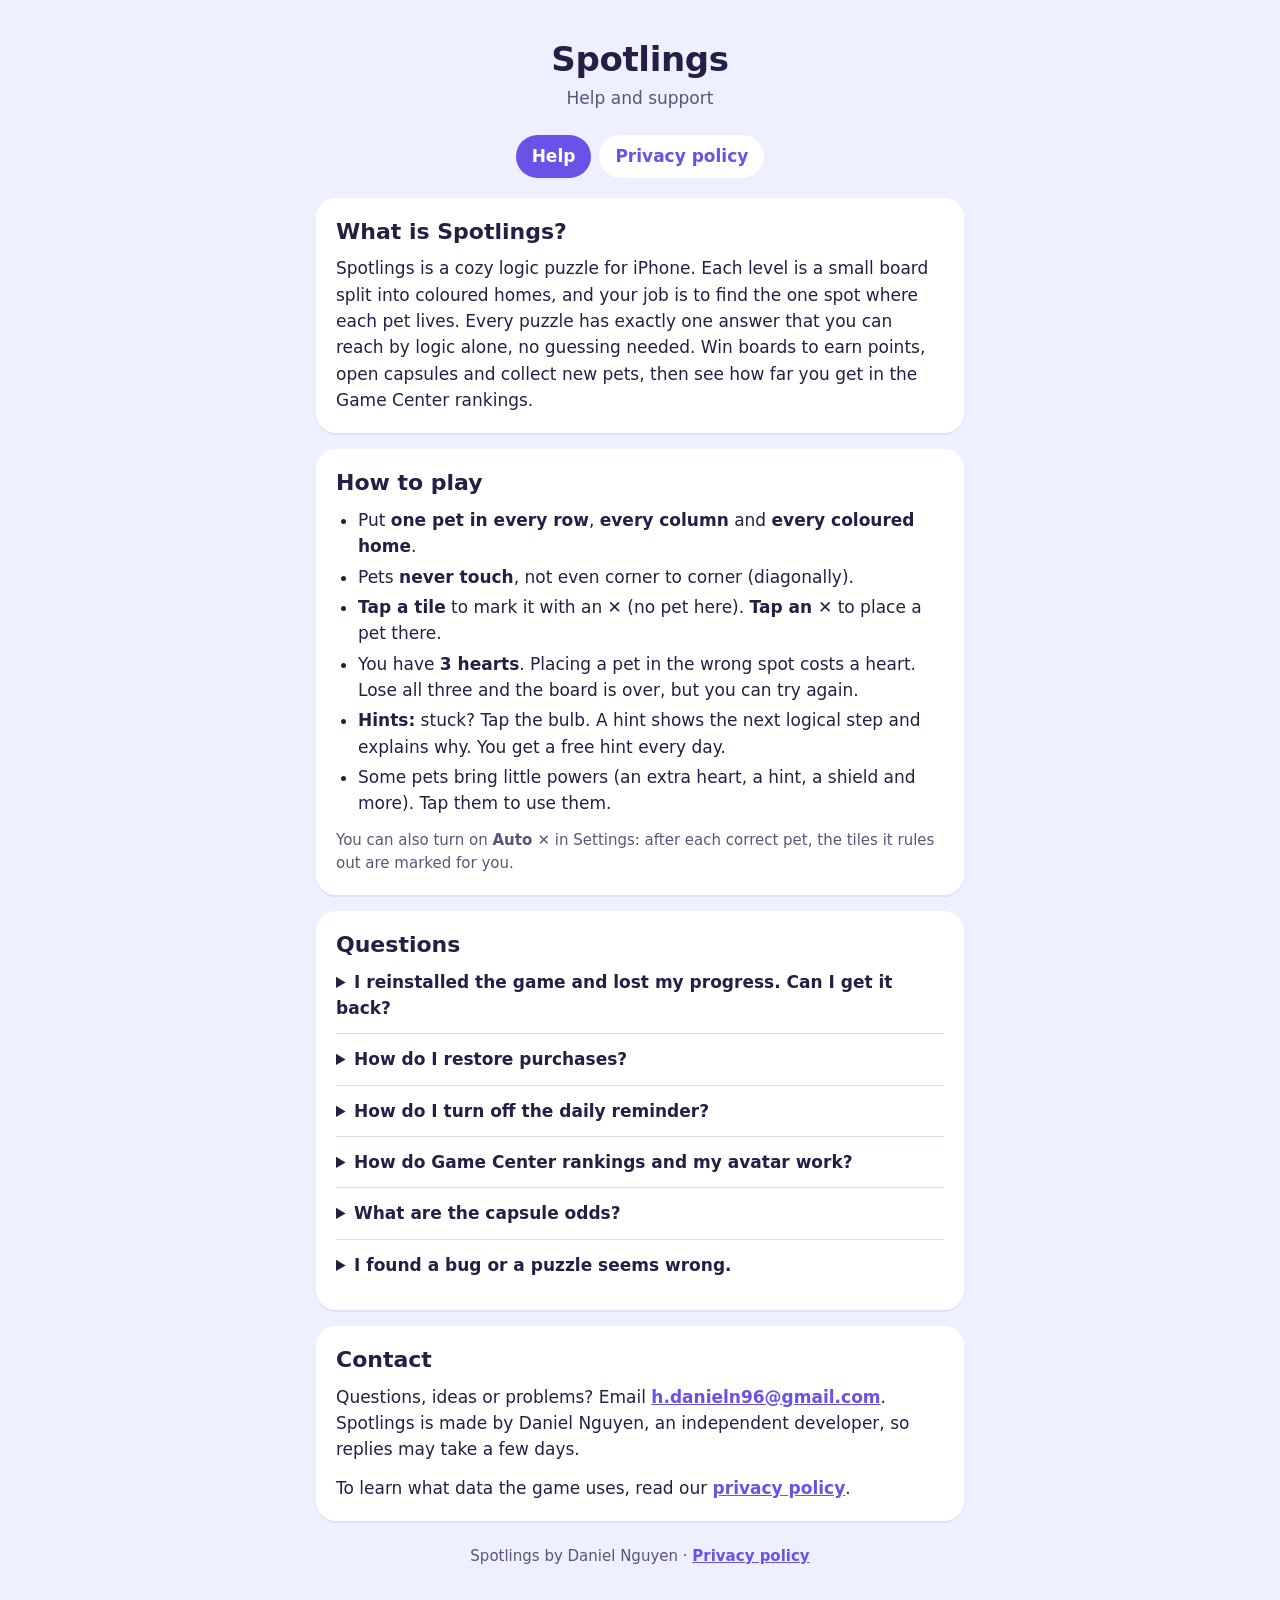
==== index.html @ 513ca8d4 "Spotlings support page and privacy policy" ====
<!doctype html>
<html lang="en">
<head>
  <meta charset="utf-8">
  <meta name="viewport" content="width=device-width, initial-scale=1">
  <title>Spotlings: Help and support</title>
  <meta name="description" content="Help and support for Spotlings, a cozy logic puzzle game with collectible pets for iPhone: how to play, common questions and how to contact us.">
  <link rel="stylesheet" href="style.css">
</head>
<body>
  <div class="wrap">
    <header class="site">
      <h1>Spotlings</h1>
      <p>Help and support</p>
    </header>

    <nav class="top" aria-label="Pages">
      <a href="./" aria-current="page">Help</a>
      <a href="privacy.html">Privacy policy</a>
    </nav>

    <main>
      <section class="card" aria-labelledby="about">
        <h2 id="about">What is Spotlings?</h2>
        <p>Spotlings is a cozy logic puzzle for iPhone. Each level is a small board split into coloured homes, and your job is to find the one spot where each pet lives. Every puzzle has exactly one answer that you can reach by logic alone, no guessing needed. Win boards to earn points, open capsules and collect new pets, then see how far you get in the Game Center rankings.</p>
      </section>

      <section class="card" aria-labelledby="how">
        <h2 id="how">How to play</h2>
        <ul>
          <li>Put <strong>one pet in every row</strong>, <strong>every column</strong> and <strong>every coloured home</strong>.</li>
          <li>Pets <strong>never touch</strong>, not even corner to corner (diagonally).</li>
          <li><strong>Tap a tile</strong> to mark it with an ✕ (no pet here). <strong>Tap an ✕</strong> to place a pet there.</li>
          <li>You have <strong>3 hearts</strong>. Placing a pet in the wrong spot costs a heart. Lose all three and the board is over, but you can try again.</li>
          <li><strong>Hints:</strong> stuck? Tap the bulb. A hint shows the next logical step and explains why. You get a free hint every day.</li>
          <li>Some pets bring little powers (an extra heart, a hint, a shield and more). Tap them to use them.</li>
        </ul>
        <p class="small">You can also turn on <strong>Auto ✕</strong> in Settings: after each correct pet, the tiles it rules out are marked for you.</p>
      </section>

      <section class="card" aria-labelledby="faq">
        <h2 id="faq">Questions</h2>

        <details>
          <summary>I reinstalled the game and lost my progress. Can I get it back?</summary>
          <p>Your progress (levels, stars and pets) is saved only on your phone. There are no accounts and no cloud save, so we have no copy we could restore. Deleting the app deletes your progress with it.</p>
          <p>If you restore your whole iPhone from a backup (iCloud or a computer) that was made before you deleted the game, your progress may come back with it.</p>
        </details>

        <details>
          <summary>How do I restore purchases?</summary>
          <p>If Spotlings offers purchases, you can open <strong>Settings</strong> in the game and tap <strong>Restore Purchases</strong>. Make sure you are signed in with the same Apple Account you used to buy. Purchases are handled by Apple, so for billing questions or refunds please use Apple's <a href="https://reportaproblem.apple.com/">Report a Problem</a> page.</p>
        </details>

        <details>
          <summary>How do I turn off the daily reminder?</summary>
          <p>The daily reminder is off unless you turn it on. To turn it off again, open <strong>Settings</strong> in the game and switch off <strong>Daily reminder</strong>. You can also turn off notifications for Spotlings in your iPhone's Settings app, under <strong>Notifications</strong>. The reminder is a single note a day at 7 pm, set up on your phone.</p>
        </details>

        <details>
          <summary>How do Game Center rankings and my avatar work?</summary>
          <p>Spotlings uses Apple's Game Center for its rankings. You are ranked by the highest level you have won, and there is also a list for pets collected. Other players see your Game Center nickname, your score and the pet you chose as your avatar, never a photo.</p>
          <p>To change your avatar, open the rankings screen and pick a different pet. Game Center keeps only your best score, so other players see your new avatar after you win your next new level (your own row shows it straight away).</p>
          <p>The <strong>Friends</strong> list only works if you allow Spotlings to see your Game Center friends; iOS asks you the first time. You can sign out of Game Center or change friends access in your iPhone's Settings app, under <strong>Game Center</strong>. The game works fine without Game Center.</p>
        </details>

        <details>
          <summary>What are the capsule odds?</summary>
          <p>Winning boards earns points. When the points meter is full, you open a capsule with a new pet inside. The odds are:</p>
          <table>
            <thead><tr><th scope="col">Rarity</th><th scope="col">Chance</th></tr></thead>
            <tbody>
              <tr><td>Common</td><td>70%</td></tr>
              <tr><td>Rare</td><td>25%</td></tr>
              <tr><td>Super rare</td><td>5%</td></tr>
            </tbody>
          </table>
          <ul>
            <li><strong>No duplicates:</strong> a capsule always holds a pet you don't have yet.</li>
            <li><strong>Safety net:</strong> you get a rare or better at least every 5 capsules, and a super rare at least every 15.</li>
            <li><strong>Never sold:</strong> capsules and points can only be earned by playing. They are never sold for money.</li>
          </ul>
        </details>

        <details>
          <summary>I found a bug or a puzzle seems wrong.</summary>
          <p>Please email us (address below) with the level number, what happened, and your iPhone model and iOS version if you know them. A screenshot helps a lot.</p>
        </details>
      </section>

      <section class="card" aria-labelledby="contact">
        <h2 id="contact">Contact</h2>
        <p>Questions, ideas or problems? Email <a href="mailto:h.danieln96@gmail.com">h.danieln96@gmail.com</a>. Spotlings is made by Daniel Nguyen, an independent developer, so replies may take a few days.</p>
        <p>To learn what data the game uses, read our <a href="privacy.html">privacy policy</a>.</p>
      </section>
    </main>

    <footer class="site">
      <p>Spotlings by Daniel Nguyen · <a href="privacy.html">Privacy policy</a></p>
    </footer>
  </div>
</body>
</html>
---- style.css ----
/* Spotlings web pages: one small shared stylesheet, no external files. */
:root {
  color-scheme: light dark;
  --bg: #eef0ff;
  --card: #ffffff;
  --ink: #241f45;
  --ink-soft: #5a5578;
  --accent: #6a52e8;
  --accent-soft: #e6e1ff;
  --line: #dcdcf0;
  --radius: 20px;
}
@media (prefers-color-scheme: dark) {
  :root {
    --bg: #15132a;
    --card: #221f3d;
    --ink: #f1efff;
    --ink-soft: #b6b1d6;
    --accent: #a594ff;
    --accent-soft: #332d5e;
    --line: #38345a;
  }
}

* { box-sizing: border-box; }
html { -webkit-text-size-adjust: 100%; }
body {
  margin: 0;
  background: var(--bg);
  color: var(--ink);
  font: 17px/1.55 ui-rounded, -apple-system, BlinkMacSystemFont, "SF Pro Rounded", "Segoe UI", system-ui, sans-serif;
}
.wrap { max-width: 680px; margin: 0 auto; padding: 24px 16px 48px; }

header.site { text-align: center; padding: 16px 0 8px; }
header.site h1 { margin: 0; font-size: 34px; line-height: 1.15; letter-spacing: -0.01em; }
header.site p { margin: 6px 0 0; color: var(--ink-soft); }

nav.top { display: flex; flex-wrap: wrap; justify-content: center; gap: 8px; margin: 16px 0 20px; }
nav.top a {
  padding: 8px 16px; border-radius: 999px; background: var(--card);
  color: var(--accent); font-weight: 700; text-decoration: none;
}
nav.top a[aria-current="page"] { background: var(--accent); color: #fff; }

.card {
  background: var(--card);
  border-radius: var(--radius);
  padding: 20px;
  margin: 0 0 16px;
  box-shadow: 0 2px 0 rgba(60, 50, 120, 0.08);
}
.card.note { background: var(--accent-soft); box-shadow: none; }
h2 { margin: 0 0 10px; font-size: 22px; line-height: 1.25; }
h3 { margin: 18px 0 6px; font-size: 18px; }
p, ul, ol { margin: 0 0 12px; }
ul, ol { padding-left: 22px; }
li { margin: 4px 0; }
.card > :last-child { margin-bottom: 0; }

a { color: var(--accent); font-weight: 600; }
a:focus-visible { outline: 3px solid var(--accent); outline-offset: 2px; border-radius: 4px; }
.small { font-size: 15px; color: var(--ink-soft); }

details { border-top: 1px solid var(--line); padding: 12px 0; }
details:first-of-type { border-top: 0; padding-top: 0; }
summary { cursor: pointer; font-weight: 700; }
details[open] summary { margin-bottom: 8px; }

table { width: 100%; border-collapse: collapse; margin: 0 0 12px; font-size: 16px; }
th, td { text-align: left; padding: 8px 6px; border-bottom: 1px solid var(--line); vertical-align: top; }
th { color: var(--ink-soft); font-weight: 700; }

footer.site { text-align: center; color: var(--ink-soft); font-size: 15px; margin-top: 24px; }
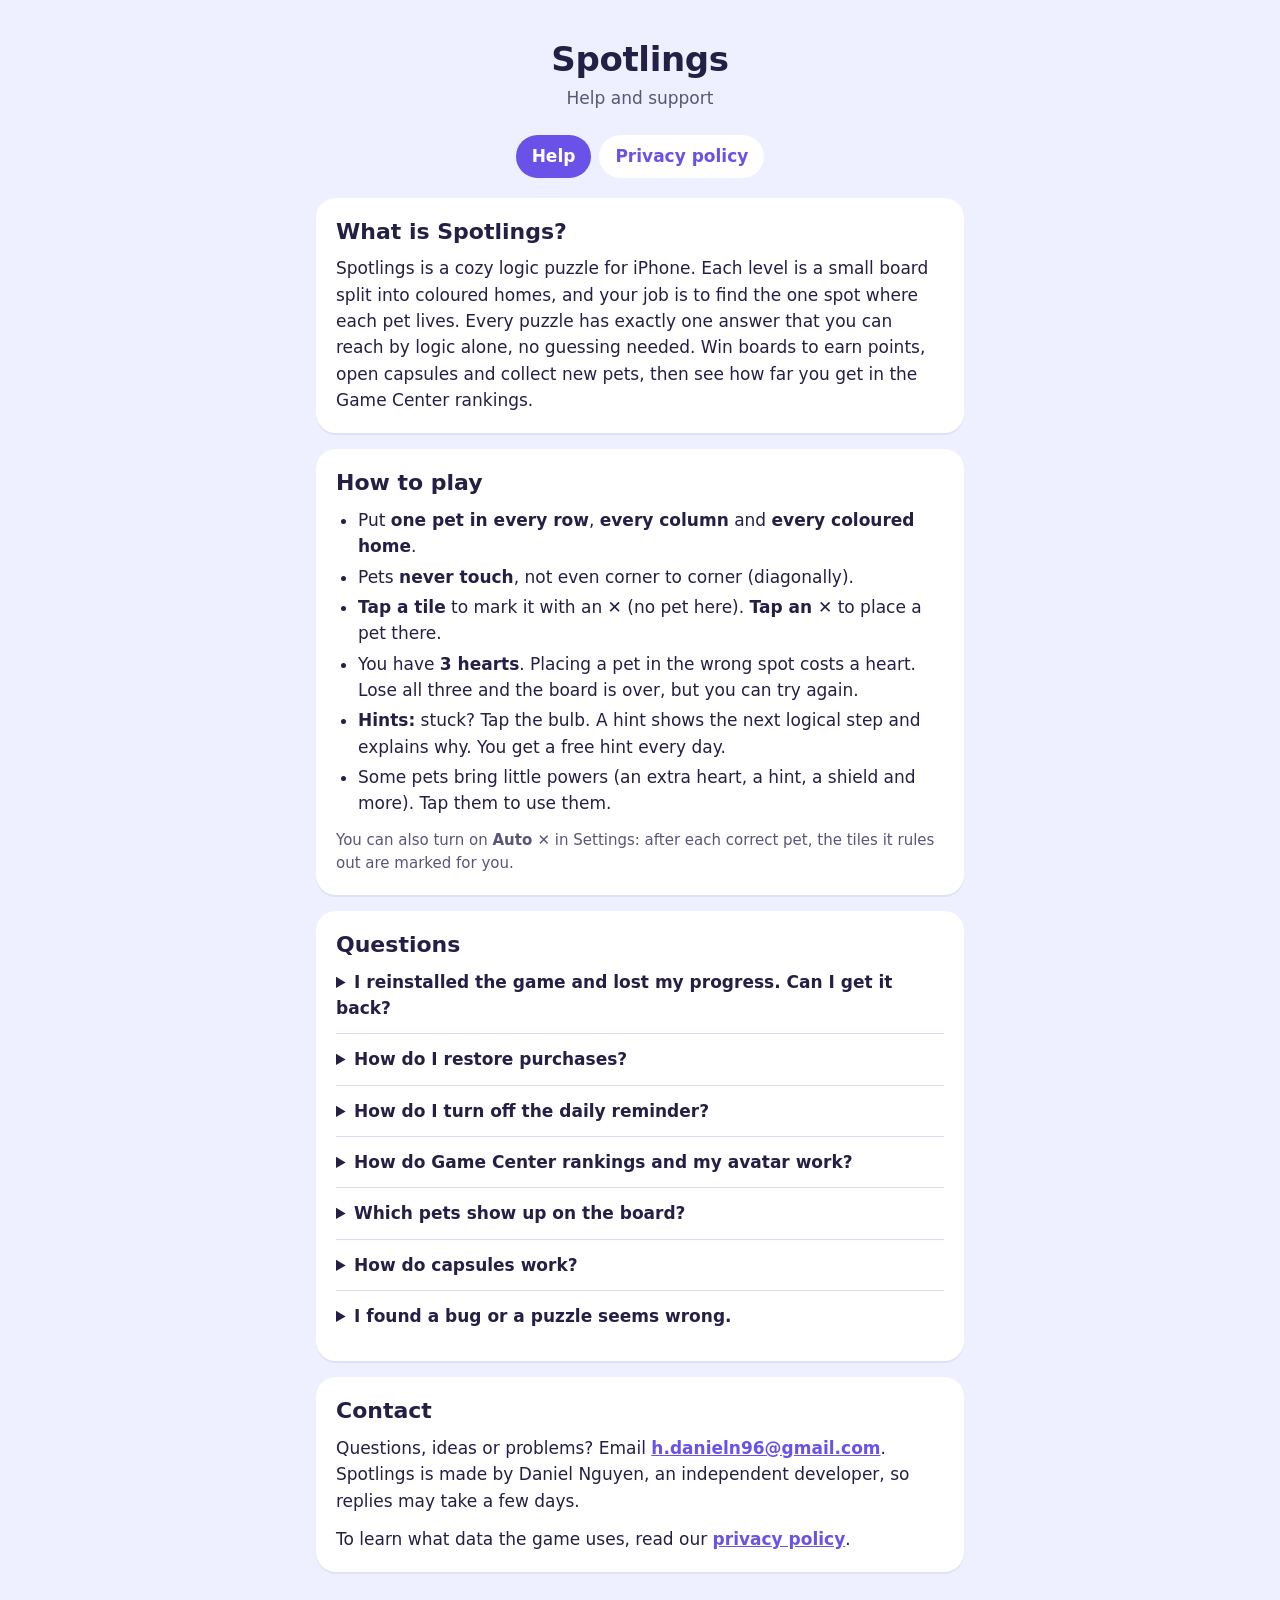
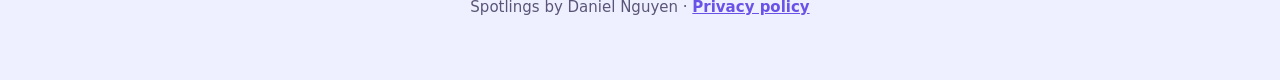
==== commit f6683564: "Support page: capsules explained without odds (pure chance, no safety net); new FAQ on which pets sh" ====
--- a/index.html
+++ b/index.html
@@ -65,19 +65,16 @@
         </details>
 
         <details>
-          <summary>What are the capsule odds?</summary>
-          <p>Winning boards earns points. When the points meter is full, you open a capsule with a new pet inside. The odds are:</p>
-          <table>
-            <thead><tr><th scope="col">Rarity</th><th scope="col">Chance</th></tr></thead>
-            <tbody>
-              <tr><td>Common</td><td>70%</td></tr>
-              <tr><td>Rare</td><td>25%</td></tr>
-              <tr><td>Super rare</td><td>5%</td></tr>
-            </tbody>
-          </table>
+          <summary>Which pets show up on the board?</summary>
+          <p>Boards use the pets you have collected, mixed at random, and trying a level again brings a new mix. Each coloured home has one pet, but it stays a surprise (a question mark) until you find its spot. You start with the one pet you pick, so early boards repeat it; every new pet from a capsule joins your boards.</p>
+        </details>
+
+        <details>
+          <summary>How do capsules work?</summary>
+          <p>Winning boards earns points. When the points meter is full, you open a capsule with a new pet inside. Common pets come most often, rare pets less often, and super rare pets are the hardest to find. The capsule's colour shows its rarity: pastel for common, purple for rare, gold for super rare.</p>
           <ul>
             <li><strong>No duplicates:</strong> a capsule always holds a pet you don't have yet.</li>
-            <li><strong>Safety net:</strong> you get a rare or better at least every 5 capsules, and a super rare at least every 15.</li>
+            <li><strong>Pure chance:</strong> there is no trick and no guarantee. Once you own every pet of one rarity, the next capsules come from the rarities you still need.</li>
             <li><strong>Never sold:</strong> capsules and points can only be earned by playing. They are never sold for money.</li>
           </ul>
         </details>
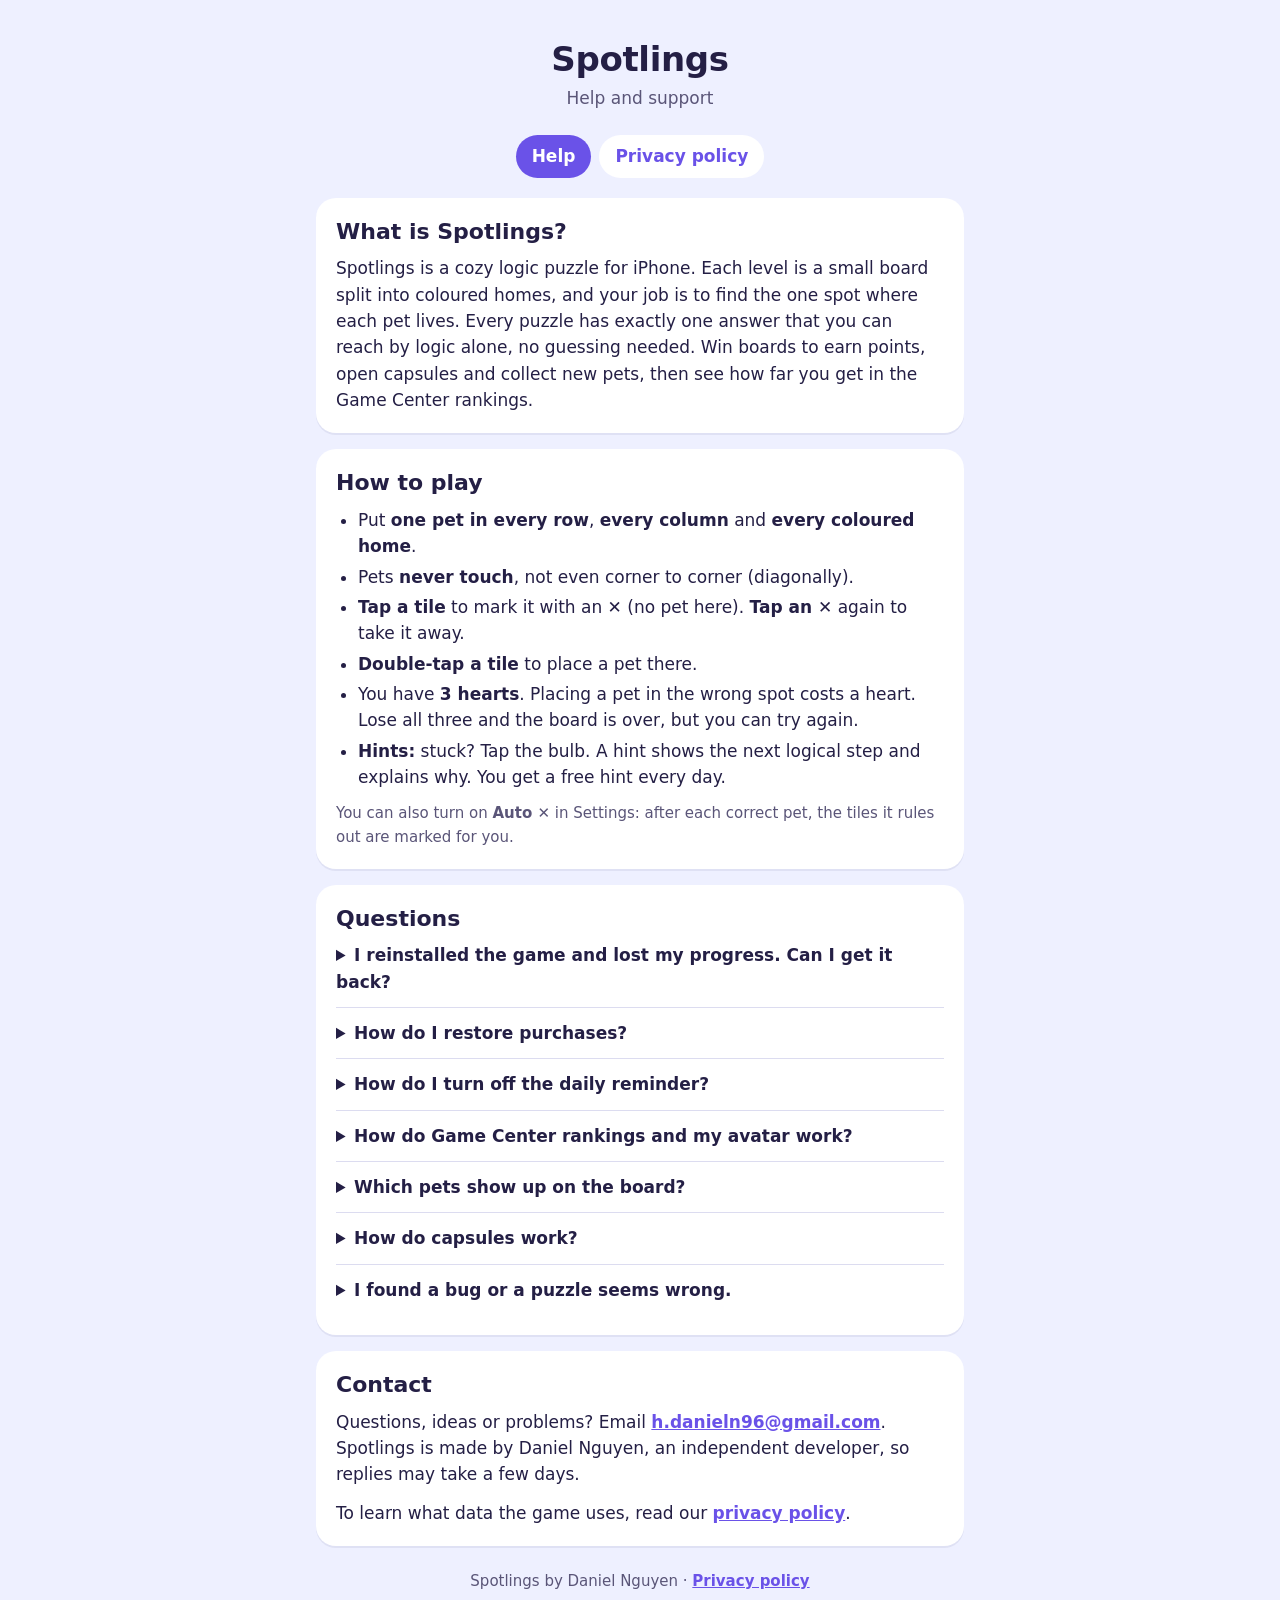
==== commit 8a2f2595: "Support page: double-tap places a pet, tap a ✕ again to take it away; drop pet powers (not in 1.0) C" ====
--- a/index.html
+++ b/index.html
@@ -30,10 +30,10 @@
         <ul>
           <li>Put <strong>one pet in every row</strong>, <strong>every column</strong> and <strong>every coloured home</strong>.</li>
           <li>Pets <strong>never touch</strong>, not even corner to corner (diagonally).</li>
-          <li><strong>Tap a tile</strong> to mark it with an ✕ (no pet here). <strong>Tap an ✕</strong> to place a pet there.</li>
+          <li><strong>Tap a tile</strong> to mark it with an ✕ (no pet here). <strong>Tap an ✕</strong> again to take it away.</li>
+          <li><strong>Double-tap a tile</strong> to place a pet there.</li>
           <li>You have <strong>3 hearts</strong>. Placing a pet in the wrong spot costs a heart. Lose all three and the board is over, but you can try again.</li>
           <li><strong>Hints:</strong> stuck? Tap the bulb. A hint shows the next logical step and explains why. You get a free hint every day.</li>
-          <li>Some pets bring little powers (an extra heart, a hint, a shield and more). Tap them to use them.</li>
         </ul>
         <p class="small">You can also turn on <strong>Auto ✕</strong> in Settings: after each correct pet, the tiles it rules out are marked for you.</p>
       </section>
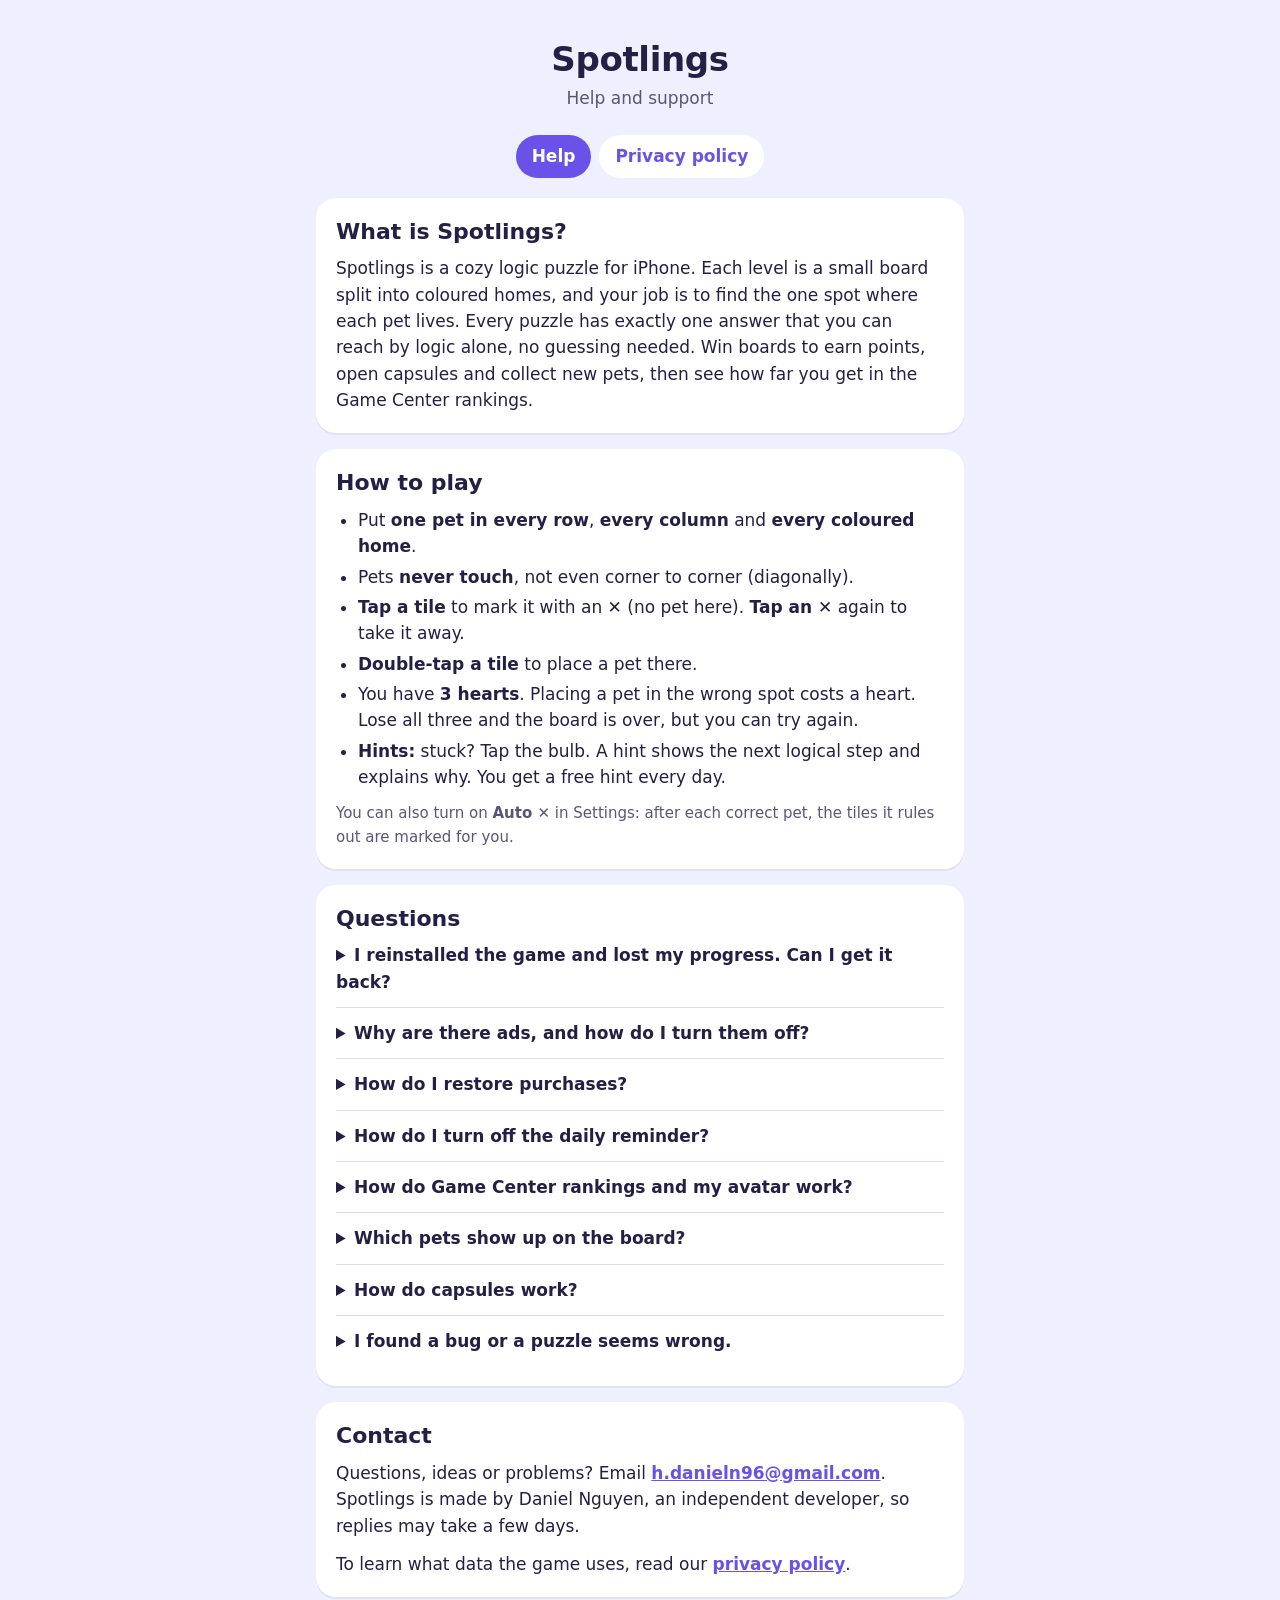
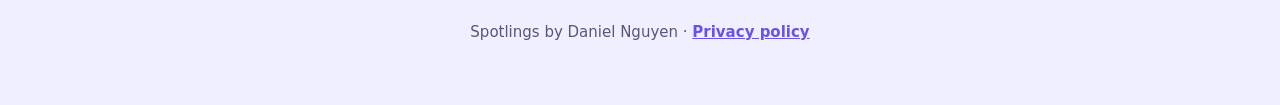
==== commit c61cc992: "Privacy policy and support page for Spotlings 1.1 (ads by Google AdMob, sharing, age question); effe" ====
--- a/index.html
+++ b/index.html
@@ -6,6 +6,9 @@
   <title>Spotlings: Help and support</title>
   <meta name="description" content="Help and support for Spotlings, a cozy logic puzzle game with collectible pets for iPhone: how to play, common questions and how to contact us.">
   <link rel="stylesheet" href="style.css">
+  <!-- Once Spotlings 1.0 is live on the App Store (not before: the banner needs a live app), add Apple's Smart App Banner here:
+  <meta name="apple-itunes-app" content="app-id=6824955648"> -->
+
 </head>
 <body>
   <div class="wrap">
@@ -48,6 +51,13 @@
         </details>
 
         <details>
+          <summary>Why are there ads, and how do I turn them off?</summary>
+          <p>Ads help keep Spotlings free (from version 1.1). Most are ones you choose: watch a short video to win back a heart, get a hint or a pet reveal, or double a win's points. Now and then a short ad plays between levels, never before level 20, never during a puzzle and never after a capsule.</p>
+          <p><strong>Buying anything in the shop</strong> (No Ads, or any pack) turns off the ads between levels for good. The ads you choose stay on offer, because they give you something; you never have to watch them.</p>
+          <p><strong>Why does the game ask what year I was born?</strong> So children get ads set up the way the law asks for them. It is asked once, and the year stays on your phone. No one gets personalised ads.</p>
+        </details>
+
+        <details>
           <summary>How do I restore purchases?</summary>
           <p>If Spotlings offers purchases, you can open <strong>Settings</strong> in the game and tap <strong>Restore Purchases</strong>. Make sure you are signed in with the same Apple Account you used to buy. Purchases are handled by Apple, so for billing questions or refunds please use Apple's <a href="https://reportaproblem.apple.com/">Report a Problem</a> page.</p>
         </details>
@@ -59,8 +69,8 @@
 
         <details>
           <summary>How do Game Center rankings and my avatar work?</summary>
-          <p>Spotlings uses Apple's Game Center for its rankings. You are ranked by the highest level you have won, and there is also a list for pets collected. Other players see your Game Center nickname, your score and the pet you chose as your avatar, never a photo.</p>
-          <p>To change your avatar, open the rankings screen and pick a different pet. Game Center keeps only your best score, so other players see your new avatar after you win your next new level (your own row shows it straight away).</p>
+          <p>Spotlings uses Apple's Game Center for its rankings. You are ranked by the <strong>points</strong> you win from puzzles (today, this week and all time) and by the <strong>highest level</strong> you have won. The "today" list starts over every day and "this week" every Monday (both at midnight UTC). Other players see your Game Center nickname, your score and the pet you chose as your avatar, never a photo.</p>
+          <p>To change your avatar, open the rankings screen and pick a different pet. Other players see your new avatar after your next win (your own row shows it straight away).</p>
           <p>The <strong>Friends</strong> list only works if you allow Spotlings to see your Game Center friends; iOS asks you the first time. You can sign out of Game Center or change friends access in your iPhone's Settings app, under <strong>Game Center</strong>. The game works fine without Game Center.</p>
         </details>
 
